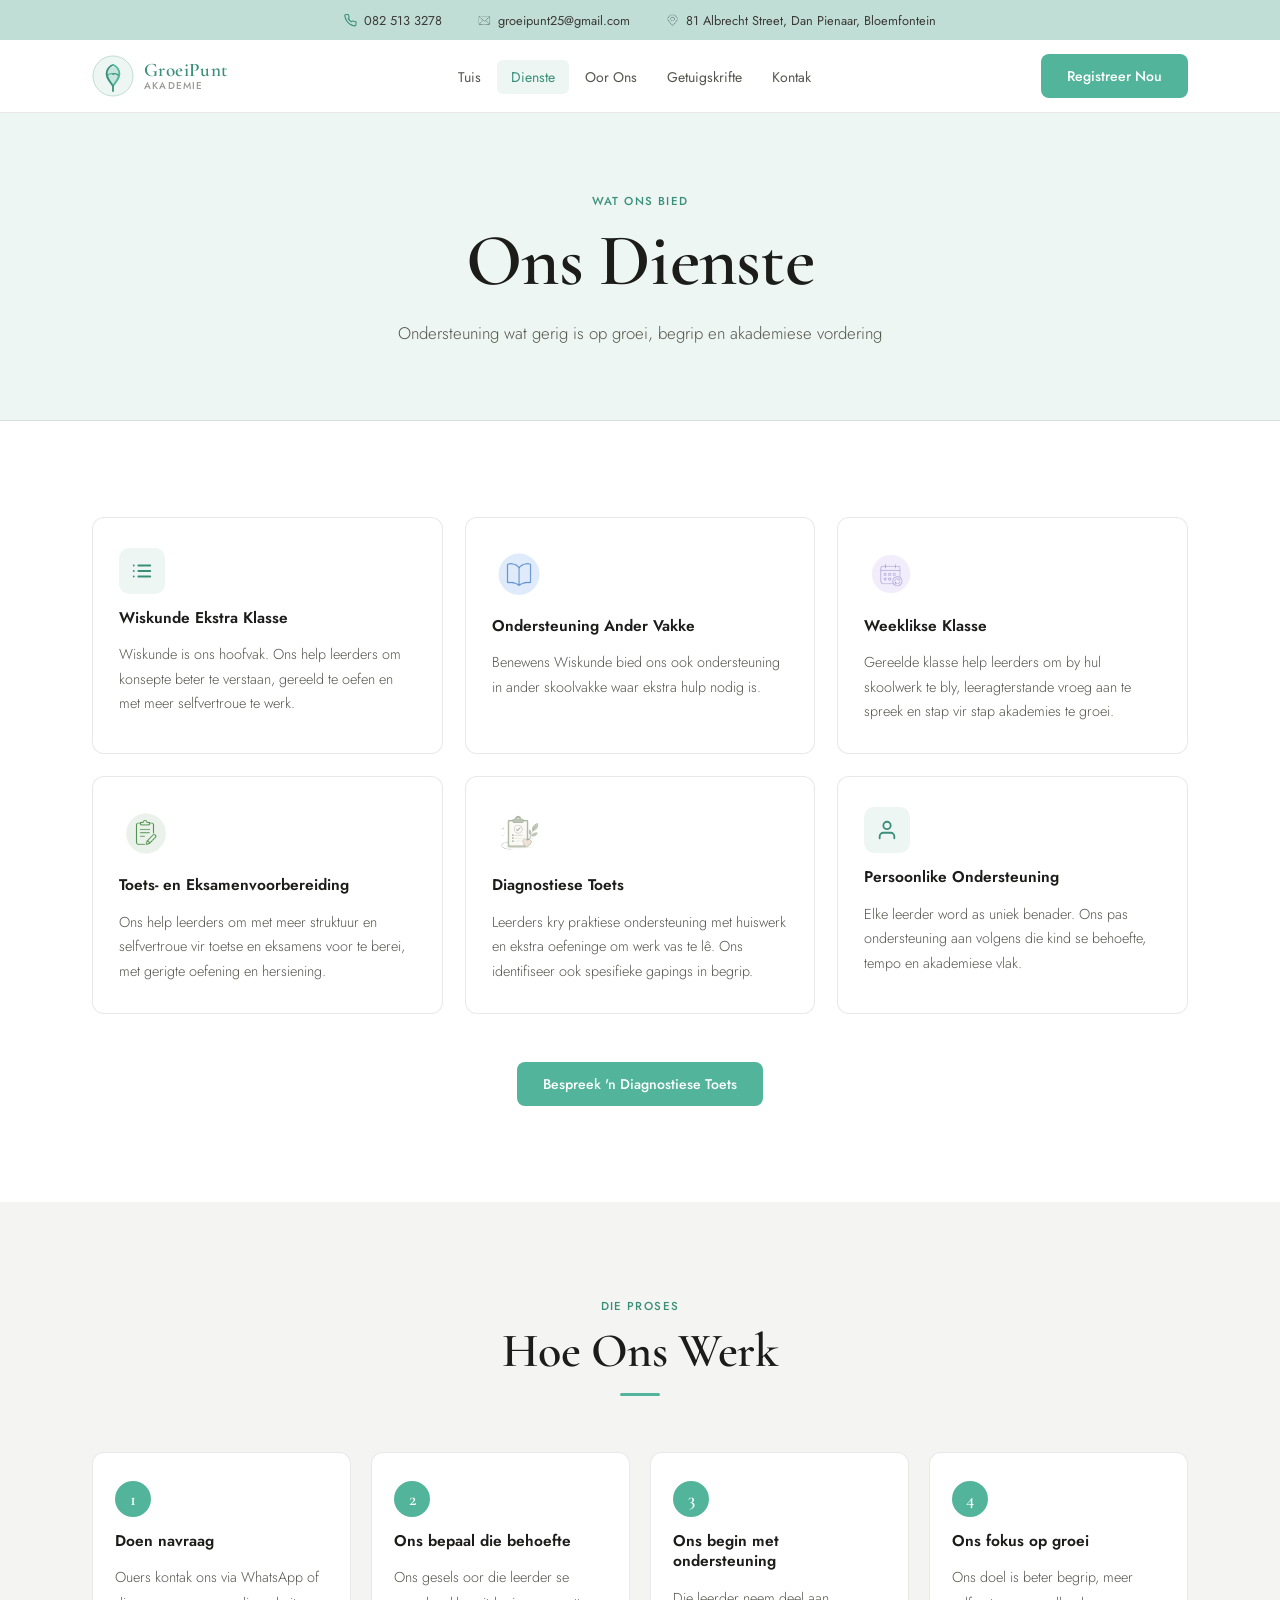
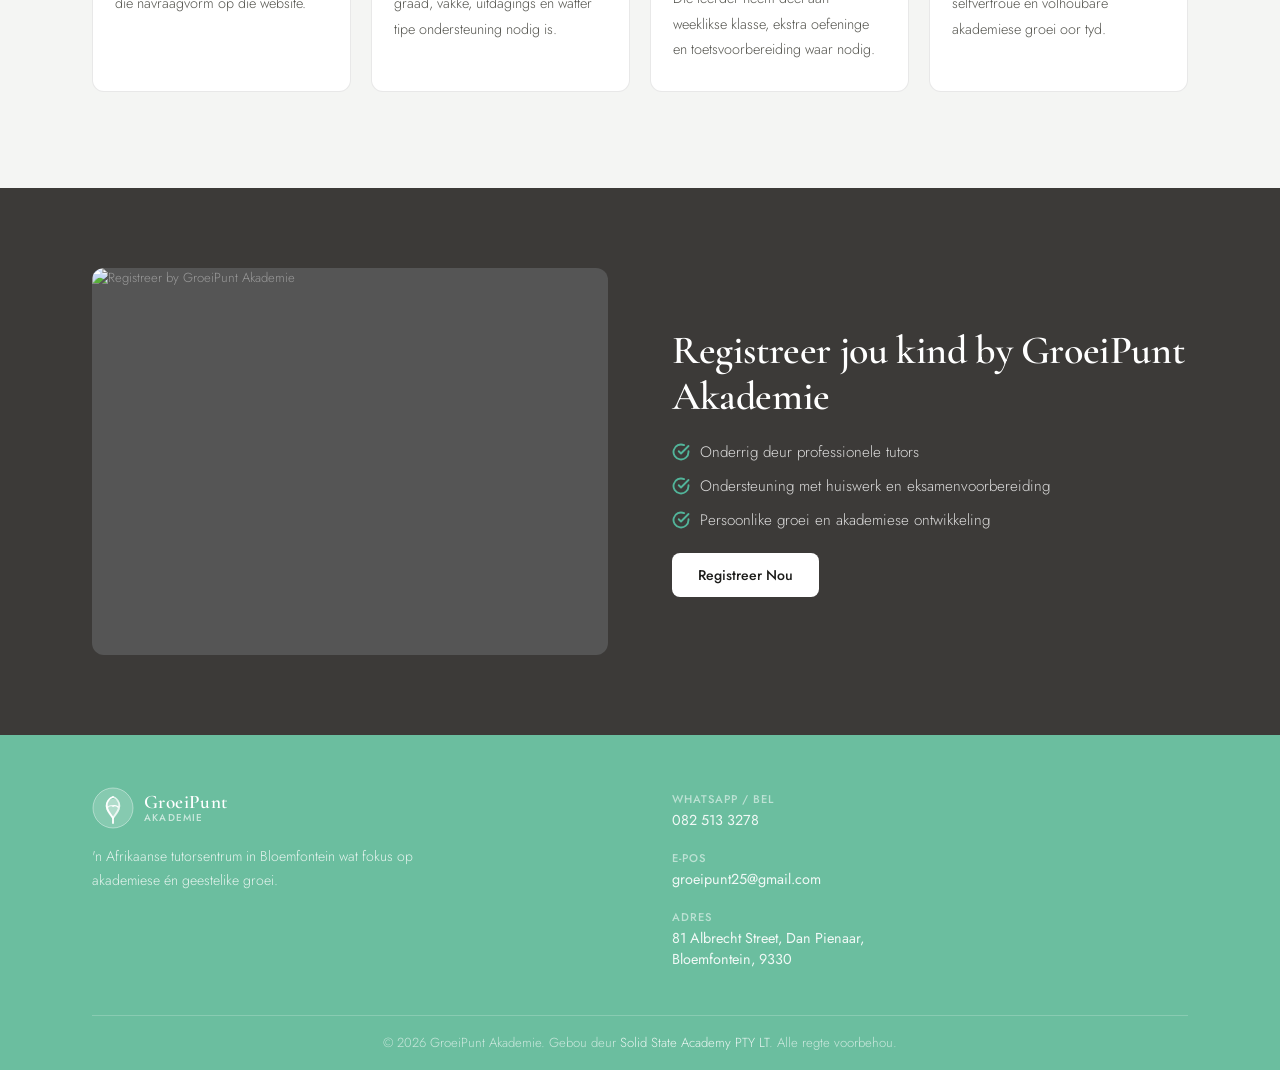
==== dienste.html @ e0429cb4 "feat: update groeipunt" ====
<!DOCTYPE html>
<html lang="af">
<head>
  <meta charset="UTF-8" />
  <meta name="viewport" content="width=device-width, initial-scale=1.0" />
  <meta name="description" content="GroeiPunt Akademie se dienste — Wiskunde, Weeklikse Klasse, Eksamenvoorbereiding en meer." />
  <title>Dienste | GroeiPunt Akademie</title>
  <link rel="stylesheet" href="style.css" />
</head>
<body>

  <!-- TOP BAR -->
  <div class="topbar">
    <div class="container topbar__inner">
      <span class="topbar__item">
        <svg xmlns="http://www.w3.org/2000/svg" viewBox="0 0 24 24" fill="none" stroke="currentColor" stroke-width="2" stroke-linecap="round" stroke-linejoin="round"><path d="M22 16.92v3a2 2 0 0 1-2.18 2 19.79 19.79 0 0 1-8.63-3.07A19.5 19.5 0 0 1 4.69 12 19.79 19.79 0 0 1 1.6 3.38 2 2 0 0 1 3.58 1h3a2 2 0 0 1 2 1.72c.127.96.361 1.903.7 2.81a2 2 0 0 1-.45 2.11L7.91 8.54a16 16 0 0 0 6.01 6.01l.97-.97a2 2 0 0 1 2.11-.45c.907.339 1.85.573 2.81.7A2 2 0 0 1 22 16.92z"/></svg>
        082 513 3278
      </span>
      <span class="topbar__item">
        <img src="images/Email_Icon_1.png" alt="" aria-hidden="true">
        groeipunt25@gmail.com
      </span>
      <span class="topbar__item">
        <img src="images/Location_Icon_1.png" alt="" aria-hidden="true">
        81 Albrecht Street, Dan Pienaar, Bloemfontein
      </span>
    </div>
  </div>

  <!-- NAV -->
  <nav id="nav" aria-label="Hoofnavigasie">
    <div class="container nav__inner">
      <a href="index.html" class="nav__logo" aria-label="GroeiPunt Akademie Tuis">
        <svg class="nav__logo-icon" viewBox="0 0 42 42" fill="none" xmlns="http://www.w3.org/2000/svg">
          <circle cx="21" cy="21" r="20" fill="#EDF6F3" stroke="#C0DED5" stroke-width="1"/>
          <path d="M21 32 C21 32 14 26 14 19 C14 15.134 17.134 12 21 12 C24.866 12 28 15.134 28 19 C28 26 21 32 21 32Z" fill="#52B49A" opacity="0.25"/>
          <path d="M21 31 C18 26 13 22 15 16 C17 11 21 10 21 10" stroke="#3A8F78" stroke-width="1.8" stroke-linecap="round"/>
          <path d="M21 31 C24 26 29 22 27 16 C25 11 21 10 21 10" stroke="#52B49A" stroke-width="1.8" stroke-linecap="round"/>
          <line x1="21" y1="31" x2="21" y2="36" stroke="#3A8F78" stroke-width="1.8" stroke-linecap="round"/>
          <path d="M16 20 C18 18 21 19 21 19" stroke="#52B49A" stroke-width="1.4" stroke-linecap="round"/>
          <path d="M26 20 C24 18 21 19 21 19" stroke="#3A8F78" stroke-width="1.4" stroke-linecap="round"/>
        </svg>
        <div class="nav__logo-text">
          <span>GroeiPunt</span>
          <span>Akademie</span>
        </div>
      </a>
      <ul class="nav__links" role="list">
        <li><a href="index.html">Tuis</a></li>
        <li><a href="dienste.html" class="active">Dienste</a></li>
        <li><a href="oor-ons.html">Oor Ons</a></li>
        <li><a href="getuigskrifte.html">Getuigskrifte</a></li>
        <li><a href="kontak.html">Kontak</a></li>
      </ul>
      <div class="nav__cta">
        <a href="kontak.html" class="btn btn-primary">Registreer Nou</a>
      </div>
      <button class="nav__hamburger" id="hamburger" aria-label="Maak menu oop" aria-expanded="false">
        <span></span><span></span><span></span>
      </button>
    </div>
    <div class="nav__mobile" id="mobileMenu" role="navigation">
      <a href="index.html">Tuis</a>
      <a href="dienste.html" class="active">Dienste</a>
      <a href="oor-ons.html">Oor Ons</a>
      <a href="getuigskrifte.html">Getuigskrifte</a>
      <a href="kontak.html">Kontak</a>
      <a href="kontak.html" class="btn btn-primary">Registreer Nou</a>
    </div>
  </nav>

  <main>

    <!-- PAGE HERO -->
    <div class="page-hero">
      <div class="container">
        <span class="section-label fade-up">Wat Ons Bied</span>
        <h1 class="fade-up d1">Ons Dienste</h1>
        <p class="fade-up d2">Ondersteuning wat gerig is op groei, begrip en akademiese vordering</p>
      </div>
    </div>

    <!-- SERVICES DETAIL -->
    <section class="services">
      <div class="container">

        <div class="services-grid">

          <div class="service-card fade-up">
            <div class="service-card__icon">
              <svg xmlns="http://www.w3.org/2000/svg" viewBox="0 0 24 24" fill="none" stroke="currentColor" stroke-width="2" stroke-linecap="round" stroke-linejoin="round"><line x1="8" y1="6" x2="21" y2="6"/><line x1="8" y1="12" x2="21" y2="12"/><line x1="8" y1="18" x2="21" y2="18"/><line x1="3" y1="6" x2="3.01" y2="6"/><line x1="3" y1="12" x2="3.01" y2="12"/><line x1="3" y1="18" x2="3.01" y2="18"/></svg>
            </div>
            <h4>Wiskunde Ekstra Klasse</h4>
            <p>Wiskunde is ons hoofvak. Ons help leerders om konsepte beter te verstaan, gereeld te oefen en met meer selfvertroue te werk.</p>
          </div>

          <div class="service-card fade-up d1">
            <div class="service-card__icon service-card__icon--img">
              <img src="images/Book_Icon_1.png" alt="">
            </div>
            <h4>Ondersteuning Ander Vakke</h4>
            <p>Benewens Wiskunde bied ons ook ondersteuning in ander skoolvakke waar ekstra hulp nodig is.</p>
          </div>

          <div class="service-card fade-up d2">
            <div class="service-card__icon service-card__icon--img">
              <img src="images/Calendar_Icon_1.png" alt="">
            </div>
            <h4>Weeklikse Klasse</h4>
            <p>Gereelde klasse help leerders om by hul skoolwerk te bly, leeragterstande vroeg aan te spreek en stap vir stap akademies te groei.</p>
          </div>

          <div class="service-card fade-up d3">
            <div class="service-card__icon service-card__icon--img">
              <img src="images/Clipboard_Icon_1.png" alt="">
            </div>
            <h4>Toets- en Eksamenvoorbereiding</h4>
            <p>Ons help leerders om met meer struktuur en selfvertroue vir toetse en eksamens voor te berei, met gerigte oefening en hersiening.</p>
          </div>

          <div class="service-card fade-up d4">
            <div class="service-card__icon service-card__icon--img">
              <img src="images/Clipboard_2.png" alt="">
            </div>
            <h4>Diagnostiese Toets</h4>
            <p>Leerders kry praktiese ondersteuning met huiswerk en ekstra oefeninge om werk vas te lê. Ons identifiseer ook spesifieke gapings in begrip.</p>
          </div>

          <div class="service-card fade-up d5">
            <div class="service-card__icon">
              <svg xmlns="http://www.w3.org/2000/svg" viewBox="0 0 24 24" fill="none" stroke="currentColor" stroke-width="2" stroke-linecap="round" stroke-linejoin="round"><path d="M20 21v-2a4 4 0 0 0-4-4H8a4 4 0 0 0-4 4v2"/><circle cx="12" cy="7" r="4"/></svg>
            </div>
            <h4>Persoonlike Ondersteuning</h4>
            <p>Elke leerder word as uniek benader. Ons pas ondersteuning aan volgens die kind se behoefte, tempo en akademiese vlak.</p>
          </div>

        </div>

        <div style="text-align:center; margin-top:48px;" class="fade-up">
          <a href="kontak.html" class="btn btn-primary">Bespreek 'n Diagnostiese Toets</a>
        </div>

      </div>
    </section>

    <!-- HOW WE WORK -->
    <section class="how">
      <div class="container">

        <div class="section-header">
          <span class="section-label fade-up">Die Proses</span>
          <h2 class="fade-up d1">Hoe Ons Werk</h2>
          <div class="accent-line fade-up d2"></div>
        </div>

        <div class="how__steps">

          <div class="how__step fade-up">
            <div class="how__step-number">1</div>
            <h4>Doen navraag</h4>
            <p>Ouers kontak ons via WhatsApp of die navraagvorm op die website.</p>
          </div>

          <div class="how__step fade-up d1">
            <div class="how__step-number">2</div>
            <h4>Ons bepaal die behoefte</h4>
            <p>Ons gesels oor die leerder se graad, vakke, uitdagings en watter tipe ondersteuning nodig is.</p>
          </div>

          <div class="how__step fade-up d2">
            <div class="how__step-number">3</div>
            <h4>Ons begin met ondersteuning</h4>
            <p>Die leerder neem deel aan weeklikse klasse, ekstra oefeninge en toetsvoorbereiding waar nodig.</p>
          </div>

          <div class="how__step fade-up d3">
            <div class="how__step-number">4</div>
            <h4>Ons fokus op groei</h4>
            <p>Ons doel is beter begrip, meer selfvertroue en volhoubare akademiese groei oor tyd.</p>
          </div>

        </div>

      </div>
    </section>

    <!-- CTA BANNER -->
    <section class="cta-banner">
      <div class="container">
        <div class="cta-banner__inner">
          <div class="cta-banner__image fade-up">
            <img src="images/Background_1.png" alt="Registreer by GroeiPunt Akademie">
          </div>
          <div class="cta-banner__copy fade-up d2">
            <h2>Registreer jou kind by GroeiPunt Akademie</h2>
            <ul class="cta-banner__list">
              <li>
                <svg xmlns="http://www.w3.org/2000/svg" viewBox="0 0 24 24" fill="none" stroke="currentColor" stroke-width="2.5" stroke-linecap="round" stroke-linejoin="round"><path d="M22 11.08V12a10 10 0 1 1-5.93-9.14"/><polyline points="22 4 12 14.01 9 11.01"/></svg>
                Onderrig deur professionele tutors
              </li>
              <li>
                <svg xmlns="http://www.w3.org/2000/svg" viewBox="0 0 24 24" fill="none" stroke="currentColor" stroke-width="2.5" stroke-linecap="round" stroke-linejoin="round"><path d="M22 11.08V12a10 10 0 1 1-5.93-9.14"/><polyline points="22 4 12 14.01 9 11.01"/></svg>
                Ondersteuning met huiswerk en eksamenvoorbereiding
              </li>
              <li>
                <svg xmlns="http://www.w3.org/2000/svg" viewBox="0 0 24 24" fill="none" stroke="currentColor" stroke-width="2.5" stroke-linecap="round" stroke-linejoin="round"><path d="M22 11.08V12a10 10 0 1 1-5.93-9.14"/><polyline points="22 4 12 14.01 9 11.01"/></svg>
                Persoonlike groei en akademiese ontwikkeling
              </li>
            </ul>
            <div>
              <a href="kontak.html" class="btn btn-white">Registreer Nou</a>
            </div>
          </div>
        </div>
      </div>
    </section>

  </main>

  <footer class="footer">
    <div class="container">
      <div class="footer__inner">
        <div class="footer__brand">
          <div class="footer__logo">
            <svg class="footer__logo-icon" viewBox="0 0 42 42" fill="none" xmlns="http://www.w3.org/2000/svg">
              <circle cx="21" cy="21" r="20" fill="rgba(255,255,255,0.18)" stroke="rgba(255,255,255,0.4)" stroke-width="1"/>
              <path d="M21 32 C21 32 14 26 14 19 C14 15.134 17.134 12 21 12 C24.866 12 28 15.134 28 19 C28 26 21 32 21 32Z" fill="rgba(255,255,255,0.35)"/>
              <path d="M21 31 C18 26 13 22 15 16 C17 11 21 10 21 10" stroke="white" stroke-width="1.8" stroke-linecap="round"/>
              <path d="M21 31 C24 26 29 22 27 16 C25 11 21 10 21 10" stroke="rgba(255,255,255,0.75)" stroke-width="1.8" stroke-linecap="round"/>
              <line x1="21" y1="31" x2="21" y2="36" stroke="white" stroke-width="1.8" stroke-linecap="round"/>
              <path d="M16 20 C18 18 21 19 21 19" stroke="rgba(255,255,255,0.75)" stroke-width="1.4" stroke-linecap="round"/>
              <path d="M26 20 C24 18 21 19 21 19" stroke="white" stroke-width="1.4" stroke-linecap="round"/>
            </svg>
            <div class="footer__logo-text">
              <span>GroeiPunt</span>
              <span>Akademie</span>
            </div>
          </div>
          <p class="footer__tagline">'n Afrikaanse tutorsentrum in Bloemfontein wat fokus op akademiese én geestelike groei.</p>
        </div>
        <div class="footer__contact">
          <div class="footer__contact-item">
            <span class="footer__contact-label">WhatsApp / Bel</span>
            <a href="tel:+27825133278" class="footer__contact-value">082 513 3278</a>
          </div>
          <div class="footer__contact-item">
            <span class="footer__contact-label">E-pos</span>
            <a href="mailto:groeipunt25@gmail.com" class="footer__contact-value">groeipunt25@gmail.com</a>
          </div>
          <div class="footer__contact-item">
            <span class="footer__contact-label">Adres</span>
            <span class="footer__contact-value">81 Albrecht Street, Dan Pienaar,<br>Bloemfontein, 9330</span>
          </div>
        </div>
      </div>
      <div class="footer__bottom">
        <p>© 2026 GroeiPunt Akademie. Gebou deur <a href="#">Solid State Academy PTY LT</a>. Alle regte voorbehou.</p>
      </div>
    </div>
  </footer>

  <script src="script.js"></script>
</body>
</html>
---- style.css ----
/* ================================================================
   GroeiPunt Akademie — style.css
   Palette : Sage Green + Off-white + Dark Charcoal
   Fonts   : Cormorant Garamond (headings) + Jost (body)
================================================================ */

@import url('https://fonts.googleapis.com/css2?family=Cormorant+Garamond:ital,wght@0,400;0,500;0,600;0,700;1,400;1,500&family=Jost:wght@300;400;500;600&display=swap');

/* === RESET & ROOT === */
*, *::before, *::after { box-sizing: border-box; margin: 0; padding: 0; }

:root {
  --green:         #52B49A;
  --green-light:   #C0DED5;
  --green-dark:    #3A8F78;
  --green-bg:      #EDF6F3;
  --green-footer:  #6BBE9F;
  --charcoal:      #3C3A38;
  --charcoal-lt:   #5A5856;
  --white:         #FFFFFF;
  --bg:            #FAFAFA;
  --bg-alt:        #F4F5F3;
  --text:          #1C1C1A;
  --text-sec:      #55554F;
  --text-light:    #9A9A94;
  --border:        rgba(0,0,0,0.09);
  --nav-h:         72px;
  --topbar-h:      40px;
  --max-w:         1160px;
  --ease:          cubic-bezier(0.25, 0.46, 0.45, 0.94);
  --radius:        12px;
  --radius-sm:     8px;
}

html { scroll-behavior: smooth; }

body {
  font-family: 'Jost', sans-serif;
  font-weight: 300;
  color: var(--text);
  background: var(--white);
  overflow-x: hidden;
  -webkit-font-smoothing: antialiased;
}

img { display: block; max-width: 100%; }
a { text-decoration: none; color: inherit; }
ul { list-style: none; }

/* ================================================================
   TYPOGRAPHY
================================================================ */
h1, h2, h3 {
  font-family: 'Cormorant Garamond', serif;
  font-weight: 600;
  line-height: 1.15;
  letter-spacing: -0.01em;
  color: var(--text);
}

h4 {
  font-family: 'Jost', sans-serif;
  font-weight: 600;
  font-size: 0.97rem;
  line-height: 1.3;
  color: var(--text);
}

h1 { font-size: clamp(2.6rem, 6vw, 4.6rem); }
h2 { font-size: clamp(2rem, 4vw, 3rem); }
h3 { font-size: clamp(1.4rem, 2.5vw, 1.9rem); }

p {
  font-weight: 300;
  font-size: 1rem;
  line-height: 1.8;
  color: var(--text-sec);
}

.section-label {
  font-family: 'Jost', sans-serif;
  font-size: 0.72rem;
  font-weight: 500;
  letter-spacing: 0.12em;
  text-transform: uppercase;
  color: var(--green-dark);
  display: block;
  margin-bottom: 10px;
}

/* ================================================================
   LAYOUT
================================================================ */
.container {
  max-width: var(--max-w);
  margin: 0 auto;
  padding: 0 32px;
}

section { padding: 96px 0; }

/* ================================================================
   BUTTONS
================================================================ */
.btn {
  display: inline-flex;
  align-items: center;
  gap: 8px;
  padding: 12px 26px;
  border-radius: var(--radius-sm);
  font-family: 'Jost', sans-serif;
  font-size: 0.88rem;
  font-weight: 500;
  cursor: pointer;
  transition: all 0.25s var(--ease);
  border: none;
  white-space: nowrap;
}

.btn-primary {
  background: var(--green);
  color: var(--white);
}
.btn-primary:hover {
  background: var(--green-dark);
  transform: translateY(-1px);
  box-shadow: 0 6px 20px rgba(82,180,154,0.35);
}

.btn-outline {
  background: transparent;
  color: var(--green-dark);
  border: 1.5px solid var(--green);
}
.btn-outline:hover {
  background: var(--green);
  color: var(--white);
  transform: translateY(-1px);
}

.btn-white {
  background: var(--white);
  color: var(--text);
}
.btn-white:hover {
  background: var(--bg-alt);
  transform: translateY(-1px);
}

/* ================================================================
   TOP BAR
================================================================ */
.topbar {
  background: var(--green-light);
  height: var(--topbar-h);
  display: flex;
  align-items: center;
}

.topbar__inner {
  display: flex;
  align-items: center;
  justify-content: center;
  gap: 36px;
}

.topbar__item {
  display: flex;
  align-items: center;
  gap: 7px;
  font-size: 0.8rem;
  font-weight: 400;
  color: var(--charcoal);
}

.topbar__item svg {
  width: 13px;
  height: 13px;
  flex-shrink: 0;
  color: var(--green-dark);
}

.topbar__item img {
  width: 13px;
  height: 13px;
  flex-shrink: 0;
}

/* ================================================================
   NAVIGATION
================================================================ */
#nav {
  position: sticky;
  top: 0;
  left: 0;
  right: 0;
  z-index: 999;
  background: var(--white);
  border-bottom: 1px solid var(--border);
  transition: box-shadow 0.3s var(--ease);
}

#nav.scrolled {
  box-shadow: 0 2px 20px rgba(0,0,0,0.09);
}

.nav__inner {
  display: flex;
  align-items: center;
  justify-content: space-between;
  height: var(--nav-h);
}

/* Logo */
.nav__logo {
  display: flex;
  align-items: center;
  gap: 10px;
  flex-shrink: 0;
}

.nav__logo-icon {
  width: 42px;
  height: 42px;
  flex-shrink: 0;
}

.nav__logo-img {
  height: 48px;
  width: auto;
  flex-shrink: 0;
}

.nav__logo-text {
  display: flex;
  flex-direction: column;
  line-height: 1.1;
}

.nav__logo-text span:first-child {
  font-family: 'Cormorant Garamond', serif;
  font-weight: 600;
  font-size: 1.2rem;
  color: var(--green-dark);
  letter-spacing: 0.02em;
}

.nav__logo-text span:last-child {
  font-family: 'Jost', sans-serif;
  font-size: 0.62rem;
  font-weight: 500;
  letter-spacing: 0.12em;
  text-transform: uppercase;
  color: var(--text-light);
}

/* Links */
.nav__links {
  display: flex;
  align-items: center;
  gap: 2px;
}

.nav__links a {
  font-size: 0.875rem;
  font-weight: 400;
  padding: 7px 14px;
  border-radius: 6px;
  color: var(--text-sec);
  transition: color 0.2s, background 0.2s;
}

.nav__links a:hover,
.nav__links a.active {
  color: var(--green-dark);
  background: var(--green-bg);
}

.nav__cta { display: flex; align-items: center; }

/* Hamburger */
.nav__hamburger {
  display: none;
  flex-direction: column;
  gap: 5px;
  background: none;
  border: none;
  cursor: pointer;
  padding: 6px;
}

.nav__hamburger span {
  display: block;
  width: 22px;
  height: 2px;
  background: var(--text);
  border-radius: 2px;
  transition: all 0.3s var(--ease);
}

.nav__hamburger.open span:nth-child(1) { transform: translateY(7px) rotate(45deg); }
.nav__hamburger.open span:nth-child(2) { opacity: 0; }
.nav__hamburger.open span:nth-child(3) { transform: translateY(-7px) rotate(-45deg); }

/* Mobile drawer */
.nav__mobile {
  display: none;
  flex-direction: column;
  background: var(--white);
  border-bottom: 1px solid var(--border);
  padding: 12px 20px 20px;
  gap: 2px;
}

.nav__mobile.open { display: flex; }

.nav__mobile a {
  font-size: 0.9rem;
  font-weight: 400;
  padding: 10px 12px;
  border-radius: 8px;
  color: var(--text-sec);
  transition: all 0.2s;
}

.nav__mobile a:hover { background: var(--green-bg); color: var(--green-dark); }

.nav__mobile .btn { margin-top: 10px; align-self: flex-start; }

/* ================================================================
   PAGE HERO (inner pages)
================================================================ */
.page-hero {
  background: var(--green-bg);
  padding: 80px 0 72px;
  border-bottom: 1px solid var(--border);
  text-align: center;
}

.page-hero p {
  margin-top: 14px;
  font-size: 1.05rem;
  max-width: 520px;
  margin-left: auto;
  margin-right: auto;
}

/* ================================================================
   SECTION HEADER
================================================================ */
.section-header {
  text-align: center;
  margin-bottom: 56px;
}

.section-header h2 { margin-bottom: 12px; }

.section-header p {
  font-size: 1.02rem;
  max-width: 560px;
  margin: 0 auto;
}

/* ================================================================
   HERO (home page)
================================================================ */
.hero {
  position: relative;
  min-height: 88vh;
  display: flex;
  align-items: center;
  overflow: hidden;
}

.hero__bg {
  position: absolute;
  inset: 0;
  background-image: url('images/Background_2.png');
  background-size: cover;
  background-position: center right;
}

.hero__overlay {
  position: absolute;
  inset: 0;
  background: linear-gradient(90deg, rgba(255,255,255,0.93) 42%, rgba(255,255,255,0.25) 100%);
}

.hero__content {
  position: relative;
  z-index: 1;
  max-width: 580px;
  padding: 80px 0;
}

.hero__badge {
  display: inline-flex;
  align-items: center;
  gap: 8px;
  background: var(--green-bg);
  border: 1px solid var(--green-light);
  color: var(--green-dark);
  font-size: 0.78rem;
  font-weight: 500;
  padding: 6px 14px;
  border-radius: 20px;
  margin-bottom: 24px;
}

.hero__title { margin-bottom: 22px; }

.hero__title em {
  color: var(--green);
  font-style: normal;
}

.hero__subtitle {
  margin-bottom: 36px;
  font-size: 1.02rem;
  max-width: 460px;
}

.hero__actions {
  display: flex;
  align-items: center;
  gap: 12px;
  flex-wrap: wrap;
  margin-bottom: 22px;
}

.hero__phone {
  display: flex;
  align-items: center;
  gap: 8px;
  font-size: 0.88rem;
  color: var(--text-sec);
  font-weight: 400;
}

.hero__phone svg { width: 16px; height: 16px; color: var(--green); }
.hero__phone img { width: 16px; height: 16px; object-fit: contain; flex-shrink: 0; }

/* ================================================================
   SERVICES GRID
================================================================ */
.services { background: var(--white); }

.services-grid {
  display: grid;
  grid-template-columns: repeat(3, 1fr);
  gap: 22px;
}

.service-card {
  background: var(--white);
  border: 1px solid var(--border);
  border-radius: var(--radius);
  padding: 30px 26px;
  transition: box-shadow 0.25s var(--ease), transform 0.25s var(--ease);
  display: flex;
  flex-direction: column;
  gap: 14px;
}

.service-card:hover {
  box-shadow: 0 8px 32px rgba(0,0,0,0.08);
  transform: translateY(-3px);
}

.service-card__icon {
  width: 46px;
  height: 46px;
  background: var(--green-bg);
  border-radius: 10px;
  display: flex;
  align-items: center;
  justify-content: center;
  flex-shrink: 0;
}

.service-card__icon svg {
  width: 22px;
  height: 22px;
  color: var(--green-dark);
}

.service-card__icon--img {
  background: transparent;
  border-radius: 0;
  width: 54px;
  height: 54px;
}

.service-card__icon--img img {
  width: 100%;
  height: 100%;
  object-fit: contain;
}

.service-card p {
  font-size: 0.9rem;
  line-height: 1.7;
  flex: 1;
}

/* ================================================================
   ABOUT SPLIT
================================================================ */
.about { background: var(--bg-alt); }

.about__inner {
  display: grid;
  grid-template-columns: 1fr 1fr;
  gap: 72px;
  align-items: center;
}

.about__image {
  border-radius: var(--radius);
  overflow: hidden;
  aspect-ratio: 4/3;
  background: var(--green-light);
  /* Replace with: <img src="images/about.jpg" alt="..."> */
  display: flex;
  align-items: center;
  justify-content: center;
  color: var(--text-light);
  font-size: 0.82rem;
}

.about__image img {
  width: 100%;
  height: 100%;
  object-fit: cover;
}

.about__copy { display: flex; flex-direction: column; gap: 18px; }
.about__copy p { font-size: 0.97rem; }

/* ================================================================
   VISION
================================================================ */
.vision { background: var(--white); }

.vision__inner {
  display: grid;
  grid-template-columns: 180px 1fr;
  gap: 56px;
  align-items: start;
  max-width: 820px;
  margin: 0 auto;
}

.vision__icon {
  width: 160px;
  height: 160px;
  background: var(--green-bg);
  border-radius: 50%;
  display: flex;
  align-items: center;
  justify-content: center;
  flex-shrink: 0;
}

.vision__icon svg {
  width: 72px;
  height: 72px;
  color: var(--green);
  opacity: 0.9;
}

.vision__icon--img {
  background: transparent;
  border-radius: 0;
}

.vision__icon--img img {
  width: 160px;
  height: 160px;
  object-fit: contain;
}

.vision__copy { display: flex; flex-direction: column; gap: 14px; padding-top: 8px; }

/* ================================================================
   MISSION
================================================================ */
.mission { background: var(--bg-alt); }

.mission__box {
  background: var(--white);
  border: 1px solid var(--border);
  border-radius: var(--radius);
  padding: 48px 52px;
  max-width: 820px;
  margin: 0 auto;
}

.mission__intro {
  text-align: center;
  margin-bottom: 44px;
}

.mission__intro p {
  font-size: 1.02rem;
  max-width: 580px;
  margin: 14px auto 0;
}

.mission__divider {
  width: 40px;
  height: 3px;
  background: var(--green);
  border-radius: 2px;
  margin: 14px auto 0;
}

.ons-doen {
  font-size: 0.9rem;
  font-weight: 500;
  color: var(--text-light);
  letter-spacing: 0.04em;
  text-align: center;
  margin-bottom: 32px;
  display: block;
}

.mission__pillars { display: flex; flex-direction: column; gap: 26px; }

.mission__pillar {
  display: grid;
  grid-template-columns: 48px 1fr;
  gap: 18px;
  align-items: start;
}

.mission__pillar-icon {
  width: 48px;
  height: 48px;
  background: var(--green-bg);
  border-radius: 10px;
  display: flex;
  align-items: center;
  justify-content: center;
  flex-shrink: 0;
}

.mission__pillar-icon svg {
  width: 22px;
  height: 22px;
  color: var(--green-dark);
}

.mission__pillar-icon--img {
  background: transparent;
  border-radius: 0;
}
.mission__pillar-icon--img img {
  width: 48px;
  height: 48px;
  object-fit: contain;
}

.mission__pillar h4 { margin-bottom: 5px; }
.mission__pillar p { font-size: 0.92rem; }

/* ================================================================
   WHY SECTION
================================================================ */
.why { background: var(--white); }

.why__inner {
  display: grid;
  grid-template-columns: 1fr 1fr;
  gap: 80px;
  align-items: start;
}

.why__image {
  border-radius: var(--radius);
  overflow: hidden;
  aspect-ratio: 4/3;
  background: var(--green-light);
  position: sticky;
  top: calc(var(--nav-h) + 32px);
  display: flex;
  align-items: center;
  justify-content: center;
  color: var(--text-light);
  font-size: 0.82rem;
}

.why__image img {
  width: 100%;
  height: 100%;
  object-fit: cover;
}

.why__list { display: flex; flex-direction: column; gap: 22px; }

.why__item { display: flex; gap: 16px; align-items: flex-start; }

.why__check {
  width: 28px;
  height: 28px;
  background: var(--green-bg);
  border-radius: 50%;
  display: flex;
  align-items: center;
  justify-content: center;
  flex-shrink: 0;
  margin-top: 2px;
}

.why__check svg { width: 14px; height: 14px; color: var(--green-dark); }

.why__check--img { background: transparent; }
.why__check--img img { width: 28px; height: 28px; object-fit: contain; }

.why__item h4 { margin-bottom: 4px; }
.why__item p { font-size: 0.92rem; }

/* ================================================================
   HOW WE WORK
================================================================ */
.how { background: var(--bg-alt); }

.how__steps {
  display: grid;
  grid-template-columns: repeat(4, 1fr);
  gap: 20px;
}

.how__step {
  background: var(--white);
  border: 1px solid var(--border);
  border-radius: var(--radius);
  padding: 28px 22px;
  display: flex;
  flex-direction: column;
  gap: 14px;
}

.how__step-number {
  width: 36px;
  height: 36px;
  background: var(--green);
  color: var(--white);
  border-radius: 50%;
  display: flex;
  align-items: center;
  justify-content: center;
  font-family: 'Cormorant Garamond', serif;
  font-weight: 600;
  font-size: 1.15rem;
  flex-shrink: 0;
}

.how__step p { font-size: 0.9rem; }

/* ================================================================
   TESTIMONIALS
================================================================ */
.testimonials { background: var(--white); }

.testimonials-grid {
  display: grid;
  grid-template-columns: repeat(3, 1fr);
  gap: 22px;
}

.testimonial-card {
  background: var(--white);
  border: 1px solid var(--border);
  border-radius: var(--radius);
  padding: 30px 26px;
  display: flex;
  flex-direction: column;
  gap: 16px;
}

.testimonial-stars {
  display: flex;
  gap: 3px;
}

.star { color: var(--green); font-size: 1rem; }

.testimonial-star { width: 18px; height: 18px; object-fit: contain; display: inline-block; }

.testimonial-card blockquote {
  font-family: 'Cormorant Garamond', serif;
  font-size: 1.08rem;
  font-style: italic;
  line-height: 1.65;
  color: var(--text);
  flex: 1;
}

.testimonial-author {
  font-size: 0.88rem;
  font-weight: 500;
  color: var(--text-sec);
  border-top: 1px solid var(--border);
  padding-top: 14px;
}

/* ================================================================
   CTA BANNER
================================================================ */
.cta-banner {
  background: var(--charcoal);
  padding: 80px 0;
}

.cta-banner__inner {
  display: grid;
  grid-template-columns: 1fr 1fr;
  gap: 64px;
  align-items: center;
}

.cta-banner__image {
  border-radius: var(--radius);
  overflow: hidden;
  aspect-ratio: 4/3;
  background: #555;
  display: flex;
  align-items: center;
  justify-content: center;
  color: rgba(255,255,255,0.4);
  font-size: 0.82rem;
}

.cta-banner__image img {
  width: 100%;
  height: 100%;
  object-fit: cover;
}

.cta-banner__copy { display: flex; flex-direction: column; gap: 22px; }

.cta-banner__copy h2 {
  color: var(--white);
  font-size: clamp(1.8rem, 3.5vw, 2.5rem);
}

.cta-banner__list { display: flex; flex-direction: column; gap: 12px; }

.cta-banner__list li {
  display: flex;
  align-items: center;
  gap: 10px;
  color: rgba(255,255,255,0.82);
  font-size: 0.95rem;
}

.cta-banner__list li svg {
  width: 18px;
  height: 18px;
  color: var(--green);
  flex-shrink: 0;
}

/* ================================================================
   CONTACT
================================================================ */
.contact { background: var(--bg-alt); }

.contact__inner {
  display: grid;
  grid-template-columns: 1fr 1fr;
  gap: 56px;
  align-items: start;
}

.contact__info { display: flex; flex-direction: column; gap: 32px; }

.contact__logo {
  display: flex;
  align-items: center;
  gap: 12px;
}

.contact__logo-icon { width: 50px; height: 50px; }

.contact__logo-img { height: 50px; width: auto; }

.contact__details { display: flex; flex-direction: column; gap: 16px; }

.contact__item { display: flex; align-items: flex-start; gap: 14px; }

.contact__item-icon {
  width: 40px;
  height: 40px;
  background: var(--green-bg);
  border-radius: 10px;
  display: flex;
  align-items: center;
  justify-content: center;
  flex-shrink: 0;
  margin-top: 2px;
}

.contact__item-icon svg { width: 18px; height: 18px; color: var(--green-dark); }

.contact__item-label {
  font-size: 0.72rem;
  font-weight: 500;
  letter-spacing: 0.08em;
  text-transform: uppercase;
  color: var(--text-light);
  display: block;
  margin-bottom: 3px;
}

.contact__item-value {
  font-size: 0.95rem;
  font-weight: 400;
  color: var(--text);
  line-height: 1.5;
}

.contact__whatsapp {
  display: inline-flex;
  align-items: center;
  gap: 8px;
  background: #25D366;
  color: var(--white);
  padding: 12px 22px;
  border-radius: var(--radius-sm);
  font-size: 0.88rem;
  font-weight: 500;
  transition: background 0.2s, transform 0.2s;
  align-self: flex-start;
}

.contact__whatsapp:hover { background: #1DB954; transform: translateY(-1px); }
.contact__whatsapp svg { width: 18px; height: 18px; }

/* Form */
.contact__form-wrapper {
  background: var(--white);
  border: 1px solid var(--border);
  border-radius: var(--radius);
  padding: 40px 36px;
}

.contact__form-wrapper h3 { margin-bottom: 28px; font-size: 1.5rem; }

.form-row {
  display: grid;
  grid-template-columns: 1fr 1fr;
  gap: 14px;
}

.form-group { margin-bottom: 16px; }

.form-group label {
  display: block;
  font-size: 0.8rem;
  font-weight: 500;
  color: var(--text-sec);
  margin-bottom: 6px;
  letter-spacing: 0.02em;
}

.form-group input,
.form-group select,
.form-group textarea {
  width: 100%;
  padding: 11px 14px;
  border: 1px solid var(--border);
  border-radius: var(--radius-sm);
  font-family: 'Jost', sans-serif;
  font-size: 0.92rem;
  font-weight: 300;
  color: var(--text);
  background: var(--white);
  transition: border-color 0.2s, box-shadow 0.2s;
  outline: none;
  appearance: none;
}

.form-group input:focus,
.form-group select:focus,
.form-group textarea:focus {
  border-color: var(--green);
  box-shadow: 0 0 0 3px rgba(82,180,154,0.12);
}

.form-group textarea { resize: vertical; min-height: 116px; }

/* Map placeholder */
.map-placeholder {
  background: var(--bg-alt);
  border: 1px solid var(--border);
  border-radius: var(--radius);
  height: 260px;
  display: flex;
  align-items: center;
  justify-content: center;
  flex-direction: column;
  gap: 10px;
  color: var(--text-light);
  font-size: 0.85rem;
  margin-top: 20px;
  text-align: center;
}

.map-placeholder svg { width: 28px; height: 28px; opacity: 0.35; }

/* ================================================================
   FOOTER
================================================================ */
.footer {
  background: var(--green-footer);
  padding: 52px 0 0;
}

.footer__inner {
  display: grid;
  grid-template-columns: 1fr 1fr;
  gap: 64px;
  padding-bottom: 44px;
  align-items: start;
}

.footer__brand {
  display: flex;
  flex-direction: column;
  gap: 16px;
}

.footer__logo {
  display: flex;
  align-items: center;
  gap: 10px;
}

.footer__logo-icon {
  width: 42px;
  height: 42px;
  flex-shrink: 0;
}

.footer__logo-img {
  height: 42px;
  width: auto;
  flex-shrink: 0;
  mix-blend-mode: multiply;
}

.footer__logo-text {
  display: flex;
  flex-direction: column;
  line-height: 1.1;
}

.footer__logo-text span:first-child {
  font-family: 'Cormorant Garamond', serif;
  font-weight: 600;
  font-size: 1.2rem;
  color: var(--white);
  letter-spacing: 0.02em;
}

.footer__logo-text span:last-child {
  font-family: 'Jost', sans-serif;
  font-size: 0.62rem;
  font-weight: 500;
  letter-spacing: 0.12em;
  text-transform: uppercase;
  color: rgba(255,255,255,0.65);
}

.footer__tagline {
  color: rgba(255,255,255,0.82);
  font-size: 0.88rem;
  line-height: 1.65;
  max-width: 340px;
}

.footer__contact {
  display: flex;
  flex-direction: column;
  gap: 18px;
  padding-top: 4px;
}

.footer__contact-item {
  display: flex;
  flex-direction: column;
  gap: 3px;
}

.footer__contact-label {
  font-size: 0.7rem;
  font-weight: 500;
  letter-spacing: 0.09em;
  text-transform: uppercase;
  color: rgba(255,255,255,0.55);
}

.footer__contact-value {
  font-size: 0.9rem;
  color: rgba(255,255,255,0.9);
  font-weight: 400;
  line-height: 1.5;
}

.footer__bottom {
  border-top: 1px solid rgba(255,255,255,0.2);
  padding: 16px 0;
  text-align: center;
}

.footer__bottom p {
  color: rgba(255,255,255,0.65);
  font-size: 0.82rem;
  line-height: 1.7;
}

.footer__bottom a { color: rgba(255,255,255,0.85); }

/* ================================================================
   FADE-UP ANIMATION
================================================================ */
.fade-up {
  opacity: 0;
  transform: translateY(26px);
  transition: opacity 0.6s var(--ease), transform 0.6s var(--ease);
}

.fade-up.visible { opacity: 1; transform: translateY(0); }

.fade-up.d1 { transition-delay: 0.08s; }
.fade-up.d2 { transition-delay: 0.16s; }
.fade-up.d3 { transition-delay: 0.24s; }
.fade-up.d4 { transition-delay: 0.32s; }
.fade-up.d5 { transition-delay: 0.40s; }
.fade-up.d6 { transition-delay: 0.48s; }

/* ================================================================
   DIVIDER ACCENT
================================================================ */
.accent-line {
  width: 40px;
  height: 3px;
  background: var(--green);
  border-radius: 2px;
  margin: 14px auto 0;
}

/* ================================================================
   RESPONSIVE
================================================================ */
@media (max-width: 1024px) {
  .services-grid { grid-template-columns: repeat(2, 1fr); }
  .how__steps    { grid-template-columns: repeat(2, 1fr); }
  .cta-banner__image { display: none; }
  .cta-banner__inner { grid-template-columns: 1fr; }
}

@media (max-width: 768px) {
  section { padding: 64px 0; }
  .container { padding: 0 20px; }
  .topbar { display: none; }
  .footer__inner { grid-template-columns: 1fr; gap: 32px; }

  .nav__links,
  .nav__cta { display: none; }
  .nav__hamburger { display: flex; }

  .hero { min-height: 100svh; }
  .hero__overlay {
    background: linear-gradient(180deg, rgba(255,255,255,0.88) 0%, rgba(255,255,255,0.7) 100%);
  }

  .about__inner,
  .why__inner,
  .contact__inner { grid-template-columns: 1fr; gap: 36px; }

  .about__image,
  .why__image { aspect-ratio: 16/9; position: static; }

  .services-grid    { grid-template-columns: 1fr; }
  .testimonials-grid { grid-template-columns: 1fr; }
  .how__steps       { grid-template-columns: 1fr 1fr; }

  .vision__inner { grid-template-columns: 1fr; text-align: center; }
  .vision__icon  { margin: 0 auto 8px; }

  .mission__box { padding: 28px 22px; }
  .mission__pillar { grid-template-columns: 42px 1fr; gap: 14px; }

  .cta-banner { padding: 60px 0; }
  .form-row { grid-template-columns: 1fr; }
  .contact__form-wrapper { padding: 28px 20px; }
}

@media (max-width: 480px) {
  .how__steps { grid-template-columns: 1fr; }
  .hero__actions { flex-direction: column; align-items: flex-start; }
}
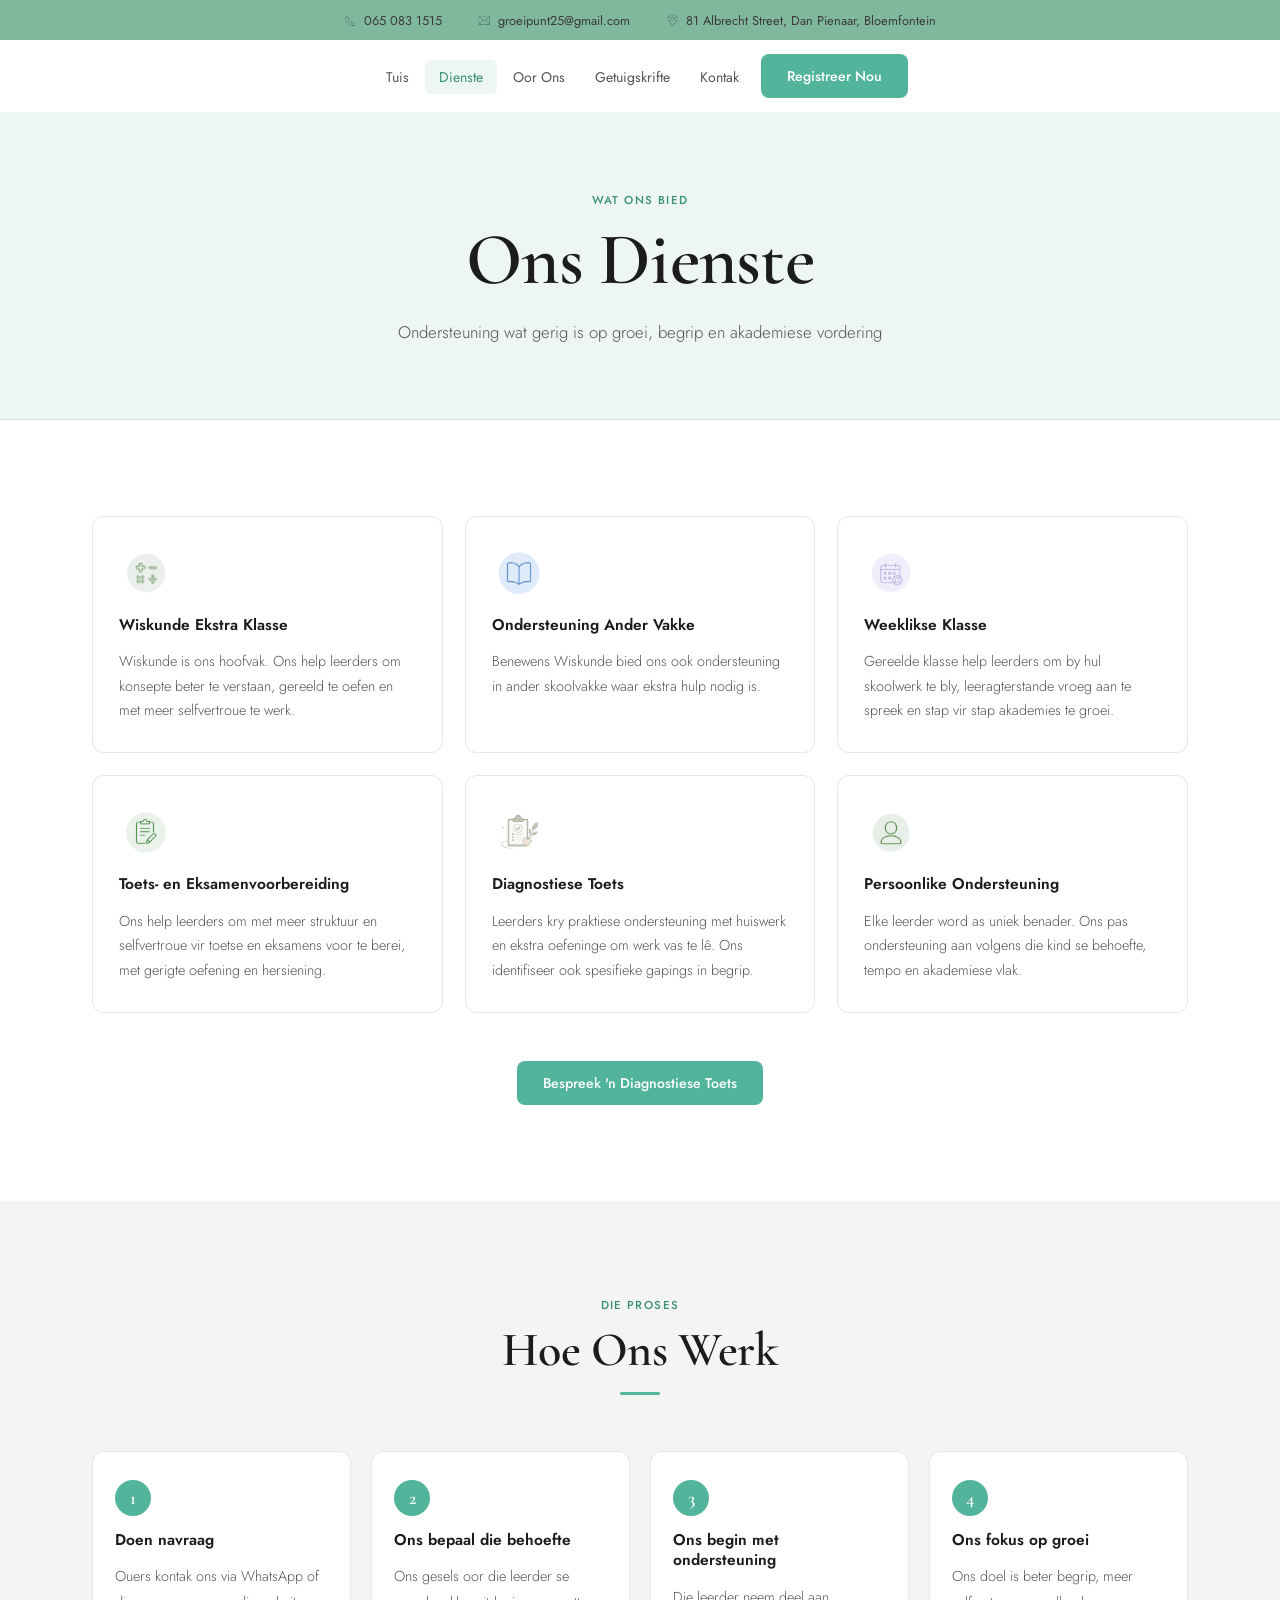
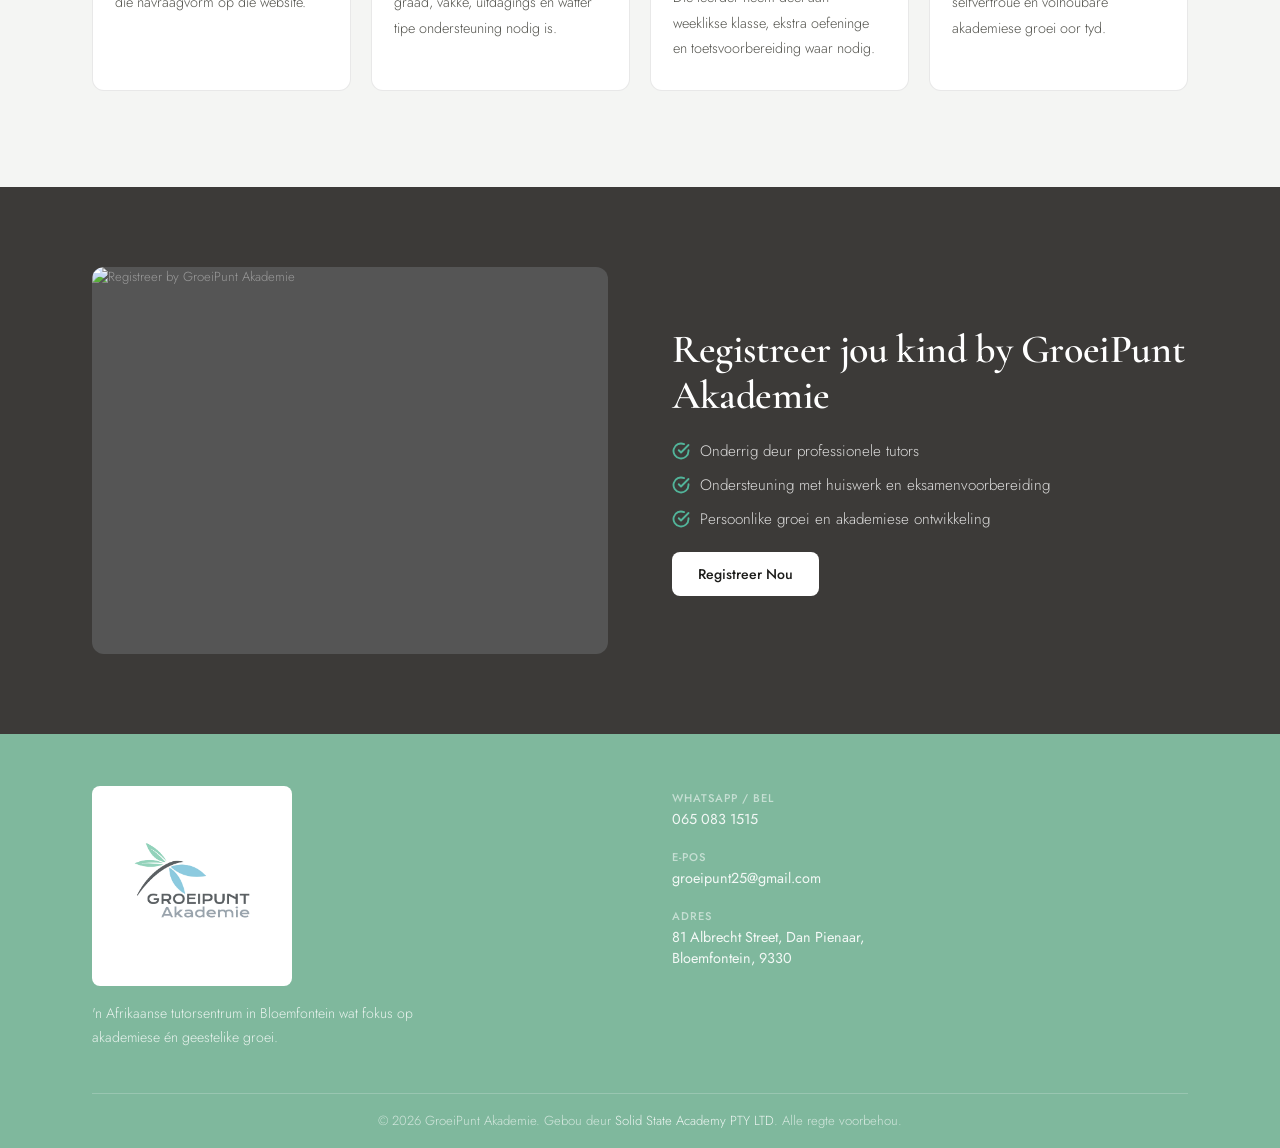
==== commit 0ab238d8: "feat: update website" ====
--- a/dienste.html
+++ b/dienste.html
@@ -5,6 +5,7 @@
   <meta name="viewport" content="width=device-width, initial-scale=1.0" />
   <meta name="description" content="GroeiPunt Akademie se dienste — Wiskunde, Weeklikse Klasse, Eksamenvoorbereiding en meer." />
   <title>Dienste | GroeiPunt Akademie</title>
+  <link rel="icon" type="image/x-icon" href="images/Logo_1.ico" />
   <link rel="stylesheet" href="style.css" />
 </head>
 <body>
@@ -13,8 +14,8 @@
   <div class="topbar">
     <div class="container topbar__inner">
       <span class="topbar__item">
-        <svg xmlns="http://www.w3.org/2000/svg" viewBox="0 0 24 24" fill="none" stroke="currentColor" stroke-width="2" stroke-linecap="round" stroke-linejoin="round"><path d="M22 16.92v3a2 2 0 0 1-2.18 2 19.79 19.79 0 0 1-8.63-3.07A19.5 19.5 0 0 1 4.69 12 19.79 19.79 0 0 1 1.6 3.38 2 2 0 0 1 3.58 1h3a2 2 0 0 1 2 1.72c.127.96.361 1.903.7 2.81a2 2 0 0 1-.45 2.11L7.91 8.54a16 16 0 0 0 6.01 6.01l.97-.97a2 2 0 0 1 2.11-.45c.907.339 1.85.573 2.81.7A2 2 0 0 1 22 16.92z"/></svg>
-        082 513 3278
+        <img src="images/Phone_Icon_1.png" alt="" aria-hidden="true">
+        065 083 1515
       </span>
       <span class="topbar__item">
         <img src="images/Email_Icon_1.png" alt="" aria-hidden="true">
@@ -30,21 +31,6 @@
   <!-- NAV -->
   <nav id="nav" aria-label="Hoofnavigasie">
     <div class="container nav__inner">
-      <a href="index.html" class="nav__logo" aria-label="GroeiPunt Akademie Tuis">
-        <svg class="nav__logo-icon" viewBox="0 0 42 42" fill="none" xmlns="http://www.w3.org/2000/svg">
-          <circle cx="21" cy="21" r="20" fill="#EDF6F3" stroke="#C0DED5" stroke-width="1"/>
-          <path d="M21 32 C21 32 14 26 14 19 C14 15.134 17.134 12 21 12 C24.866 12 28 15.134 28 19 C28 26 21 32 21 32Z" fill="#52B49A" opacity="0.25"/>
-          <path d="M21 31 C18 26 13 22 15 16 C17 11 21 10 21 10" stroke="#3A8F78" stroke-width="1.8" stroke-linecap="round"/>
-          <path d="M21 31 C24 26 29 22 27 16 C25 11 21 10 21 10" stroke="#52B49A" stroke-width="1.8" stroke-linecap="round"/>
-          <line x1="21" y1="31" x2="21" y2="36" stroke="#3A8F78" stroke-width="1.8" stroke-linecap="round"/>
-          <path d="M16 20 C18 18 21 19 21 19" stroke="#52B49A" stroke-width="1.4" stroke-linecap="round"/>
-          <path d="M26 20 C24 18 21 19 21 19" stroke="#3A8F78" stroke-width="1.4" stroke-linecap="round"/>
-        </svg>
-        <div class="nav__logo-text">
-          <span>GroeiPunt</span>
-          <span>Akademie</span>
-        </div>
-      </a>
       <ul class="nav__links" role="list">
         <li><a href="index.html">Tuis</a></li>
         <li><a href="dienste.html" class="active">Dienste</a></li>
@@ -87,8 +73,8 @@
         <div class="services-grid">
 
           <div class="service-card fade-up">
-            <div class="service-card__icon">
-              <svg xmlns="http://www.w3.org/2000/svg" viewBox="0 0 24 24" fill="none" stroke="currentColor" stroke-width="2" stroke-linecap="round" stroke-linejoin="round"><line x1="8" y1="6" x2="21" y2="6"/><line x1="8" y1="12" x2="21" y2="12"/><line x1="8" y1="18" x2="21" y2="18"/><line x1="3" y1="6" x2="3.01" y2="6"/><line x1="3" y1="12" x2="3.01" y2="12"/><line x1="3" y1="18" x2="3.01" y2="18"/></svg>
+            <div class="service-card__icon service-card__icon--img">
+              <img src="images/Maths_Icon_1.png" alt="">
             </div>
             <h4>Wiskunde Ekstra Klasse</h4>
             <p>Wiskunde is ons hoofvak. Ons help leerders om konsepte beter te verstaan, gereeld te oefen en met meer selfvertroue te werk.</p>
@@ -127,8 +113,8 @@
           </div>
 
           <div class="service-card fade-up d5">
-            <div class="service-card__icon">
-              <svg xmlns="http://www.w3.org/2000/svg" viewBox="0 0 24 24" fill="none" stroke="currentColor" stroke-width="2" stroke-linecap="round" stroke-linejoin="round"><path d="M20 21v-2a4 4 0 0 0-4-4H8a4 4 0 0 0-4 4v2"/><circle cx="12" cy="7" r="4"/></svg>
+            <div class="service-card__icon service-card__icon--img">
+              <img src="images/Profile_Icon_1.png" alt="">
             </div>
             <h4>Persoonlike Ondersteuning</h4>
             <p>Elke leerder word as uniek benader. Ons pas ondersteuning aan volgens die kind se behoefte, tempo en akademiese vlak.</p>
@@ -222,26 +208,14 @@
       <div class="footer__inner">
         <div class="footer__brand">
           <div class="footer__logo">
-            <svg class="footer__logo-icon" viewBox="0 0 42 42" fill="none" xmlns="http://www.w3.org/2000/svg">
-              <circle cx="21" cy="21" r="20" fill="rgba(255,255,255,0.18)" stroke="rgba(255,255,255,0.4)" stroke-width="1"/>
-              <path d="M21 32 C21 32 14 26 14 19 C14 15.134 17.134 12 21 12 C24.866 12 28 15.134 28 19 C28 26 21 32 21 32Z" fill="rgba(255,255,255,0.35)"/>
-              <path d="M21 31 C18 26 13 22 15 16 C17 11 21 10 21 10" stroke="white" stroke-width="1.8" stroke-linecap="round"/>
-              <path d="M21 31 C24 26 29 22 27 16 C25 11 21 10 21 10" stroke="rgba(255,255,255,0.75)" stroke-width="1.8" stroke-linecap="round"/>
-              <line x1="21" y1="31" x2="21" y2="36" stroke="white" stroke-width="1.8" stroke-linecap="round"/>
-              <path d="M16 20 C18 18 21 19 21 19" stroke="rgba(255,255,255,0.75)" stroke-width="1.4" stroke-linecap="round"/>
-              <path d="M26 20 C24 18 21 19 21 19" stroke="white" stroke-width="1.4" stroke-linecap="round"/>
-            </svg>
-            <div class="footer__logo-text">
-              <span>GroeiPunt</span>
-              <span>Akademie</span>
-            </div>
+            <img src="images/Logo_1.png" alt="GroeiPunt Akademie" class="footer__logo-img">
           </div>
           <p class="footer__tagline">'n Afrikaanse tutorsentrum in Bloemfontein wat fokus op akademiese én geestelike groei.</p>
         </div>
         <div class="footer__contact">
           <div class="footer__contact-item">
             <span class="footer__contact-label">WhatsApp / Bel</span>
-            <a href="tel:+27825133278" class="footer__contact-value">082 513 3278</a>
+            <a href="tel:+27825133278" class="footer__contact-value">065 083 1515</a>
           </div>
           <div class="footer__contact-item">
             <span class="footer__contact-label">E-pos</span>
@@ -254,7 +228,7 @@
         </div>
       </div>
       <div class="footer__bottom">
-        <p>© 2026 GroeiPunt Akademie. Gebou deur <a href="#">Solid State Academy PTY LT</a>. Alle regte voorbehou.</p>
+        <p>© 2026 GroeiPunt Akademie. Gebou deur <a href="#">Solid State Academy PTY LTD</a>. Alle regte voorbehou.</p>
       </div>
     </div>
   </footer>
--- a/style.css
+++ b/style.css
@@ -14,7 +14,7 @@
   --green-light:   #C0DED5;
   --green-dark:    #3A8F78;
   --green-bg:      #EDF6F3;
-  --green-footer:  #6BBE9F;
+  --green-footer:  #7fb89d;
   --charcoal:      #3C3A38;
   --charcoal-lt:   #5A5856;
   --white:         #FFFFFF;
@@ -151,7 +151,7 @@
    TOP BAR
 ================================================================ */
 .topbar {
-  background: var(--green-light);
+  background: var(--green-footer);
   height: var(--topbar-h);
   display: flex;
   align-items: center;
@@ -195,19 +195,14 @@
   left: 0;
   right: 0;
   z-index: 999;
-  background: var(--white);
-  border-bottom: 1px solid var(--border);
-  transition: box-shadow 0.3s var(--ease);
-}
-
-#nav.scrolled {
-  box-shadow: 0 2px 20px rgba(0,0,0,0.09);
+  background: transparent;
 }
 
 .nav__inner {
   display: flex;
   align-items: center;
-  justify-content: space-between;
+  justify-content: center;
+  gap: 8px;
   height: var(--nav-h);
 }
 
@@ -368,7 +363,12 @@
   position: relative;
   min-height: 88vh;
   display: flex;
-  align-items: center;
+  flex-direction: column;
+  justify-content: center;
+  align-items: stretch;
+  gap: 40px;
+  padding: calc(60px + var(--nav-h)) 0 60px;
+  margin-top: calc(-1 * var(--nav-h));
   overflow: hidden;
 }
 
@@ -390,7 +390,19 @@
   position: relative;
   z-index: 1;
   max-width: 580px;
-  padding: 80px 0;
+  padding: 0;
+}
+
+.hero__logo-wrap {
+  position: relative;
+  z-index: 1;
+  display: flex;
+  justify-content: center;
+}
+
+.hero__logo-img {
+  height: clamp(130px, 18vw, 200px);
+  width: auto;
 }
 
 .hero__badge {
@@ -991,6 +1003,11 @@
 
 .form-group textarea { resize: vertical; min-height: 116px; }
 
+.contact__form-actions {
+  display: flex;
+  gap: 12px;
+}
+
 /* Map placeholder */
 .map-placeholder {
   background: var(--bg-alt);
@@ -1033,9 +1050,14 @@
 }
 
 .footer__logo {
-  display: flex;
-  align-items: center;
-  gap: 10px;
+  display: inline-flex;
+  align-items: center;
+  justify-content: center;
+  background: var(--white);
+  padding: 20px;
+  border-radius: var(--radius-sm);
+  width: 200px;
+  height: 200px;
 }
 
 .footer__logo-icon {
@@ -1045,10 +1067,9 @@
 }
 
 .footer__logo-img {
-  height: 42px;
-  width: auto;
-  flex-shrink: 0;
-  mix-blend-mode: multiply;
+  width: 100%;
+  height: 100%;
+  object-fit: contain;
 }
 
 .footer__logo-text {
